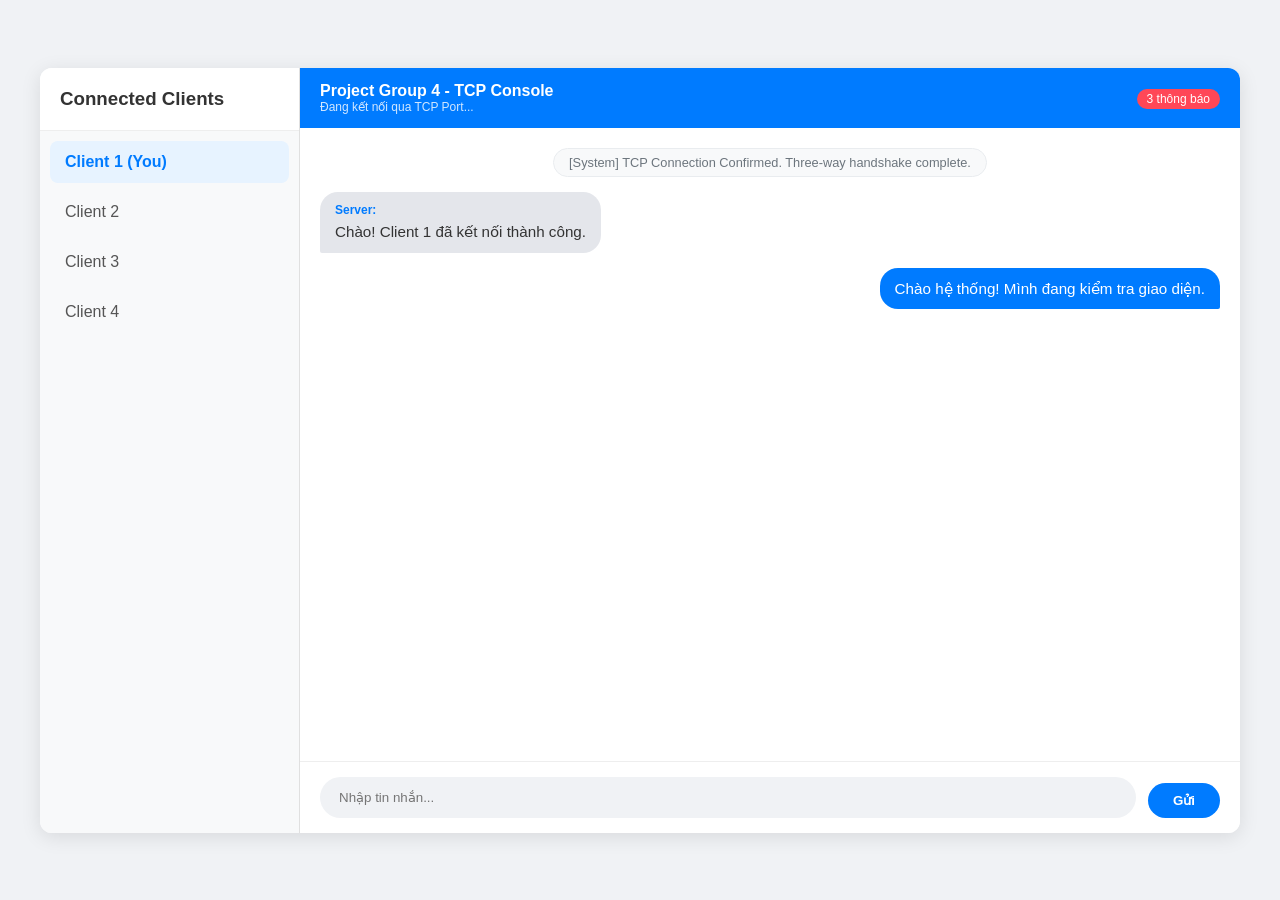
==== Code/E4_Uplevel/index.html @ ef36a3af "Add files via upload" ====
<!DOCTYPE html>
<html lang="vi">
<head>
    <meta charset="UTF-8">
    <meta name="viewport" content="width=device-width, initial-scale=1.0">
    <title>TCP Chat System - Group 4</title>
    <link rel="stylesheet" href="https://cdnjs.cloudflare.com/ajax/libs/font-awesome/6.0.0/css/all.min.css">
    <link rel="stylesheet" href="style.css">
</head>
<body>

<div class="app-wrapper">
    <div class="sidebar-overlay" id="sidebar-overlay"></div>

    <aside class="sidebar" id="sidebar-menu">
        <div class="sidebar-header">
            <h3>Connected Clients</h3>
            <button id="close-menu-btn"><i class="fas fa-times"></i></button>
        </div>
        <ul class="room-list">
            <li class="active">Client 1 (You)</li>
            <li>Client 2</li>
            <li>Client 3</li>
            <li>Client 4</li>
        </ul>
    </aside>

    <main class="chat-container">
        <div class="chat-header">
            <div class="header-left-content">
                <button id="mobile-menu-btn">
                    <i class="fas fa-bars"></i>
                </button>
                <div class="room-info">
                    <strong>Project Group 4 - TCP Console</strong>
                    <div id="status">Đang kết nối qua TCP Port...</div>
                </div>
            </div>
            <div class="notification-area">
                <span class="badge">3 thông báo</span>
            </div>
        </div>

        <div id="chat-box">
            <div class="system-notification">
                [System] TCP Connection Confirmed. Three-way handshake complete.
            </div>
            
            <div class="message received">
                <span class="sender">Server:</span> Chào! Client 1 đã kết nối thành công.
            </div>
            <div class="message sent">
                Chào hệ thống! Mình đang kiểm tra giao diện.
            </div>
        </div>

        <div class="input-area">
            <textarea id="message-input" placeholder="Nhập tin nhắn..." rows="1"></textarea>
            <button id="send-btn">Gửi</button>
        </div>
    </main>
</div>

<script>
    const sidebar = document.getElementById('sidebar-menu');
    const overlay = document.getElementById('sidebar-overlay');
    const openBtn = document.getElementById('mobile-menu-btn');
    const closeBtn = document.getElementById('close-menu-btn');

    // Hàm mở menu
    function openMenu() {
        sidebar.classList.add('open');
        overlay.classList.add('active');
    }

    // Hàm đóng menu
    function closeMenu() {
        sidebar.classList.remove('open');
        overlay.classList.remove('active');
    }

    // Sự kiện click
    openBtn.addEventListener('click', openMenu);
    closeBtn.addEventListener('click', closeMenu);
    overlay.addEventListener('click', closeMenu); // Ấn ra ngoài để đóng
</script>

</body>
</html>
---- Code/E4_Uplevel/style.css ----
/* Giao diện sáng theo yêu cầu của Nam */
* {
    box-sizing: border-box;
    margin: 0;
    padding: 0;
}

body {
    font-family: 'Segoe UI', Tahoma, Geneva, Verdana, sans-serif;
    background-color: #f0f2f5;
    display: flex;
    justify-content: center;
    align-items: center;
    height: 100vh;
}

.app-wrapper {
    display: flex;
    width: 95%;
    max-width: 1200px;
    height: 85vh;
    background: white;
    border-radius: 12px;
    overflow: hidden;
    box-shadow: 0 4px 20px rgba(0,0,0,0.1);
    position: relative;
}

/* Sidebar (Danh sách Client) */
.sidebar {
    width: 260px;
    background: #f8f9fa;
    border-right: 1px solid #e0e0e0;
    display: flex;
    flex-direction: column;
    transition: transform 0.3s ease-in-out;
    z-index: 10;
}

.sidebar-header {
    padding: 20px;
    background: #ffffff;
    font-weight: bold;
    color: #333;
    border-bottom: 1px solid #eee;
    display: flex;
    justify-content: space-between;
    align-items: center;
}

#close-menu-btn {
    display: none;
    background: none;
    border: none;
    font-size: 1.2rem;
    color: #555;
    cursor: pointer;
}

.room-list {
    list-style: none;
    padding: 10px;
}

.room-list li {
    padding: 12px 15px;
    margin-bottom: 8px;
    border-radius: 8px;
    cursor: pointer;
    color: #555;
    transition: 0.2s;
}

.room-list li.active {
    background: #e7f3ff;
    color: #007bff;
    font-weight: 600;
}

.room-list li:hover:not(.active) {
    background: #f1f1f1;
}

/* Lớp phủ khi mở menu mobile */
.sidebar-overlay {
    position: absolute;
    top: 0;
    left: 0;
    width: 100%;
    height: 100%;
    background: rgba(0,0,0,0.5);
    z-index: 5;
    display: none;
    opacity: 0;
    transition: opacity 0.3s;
}

.sidebar-overlay.active {
    display: block;
    opacity: 1;
}

/* Khung chat chính */
.chat-container {
    flex: 1;
    display: flex;
    flex-direction: column;
    overflow: hidden;
}

.chat-header {
    background: #007bff;
    color: white;
    padding: 10px 20px;
    display: flex;
    justify-content: space-between;
    align-items: center;
    height: 60px;
}

.header-left-content {
    display: flex;
    align-items: center;
    gap: 12px;
}

#mobile-menu-btn {
    display: none;
    background: none;
    border: none;
    color: white;
    font-size: 1.3rem;
    cursor: pointer;
    padding: 5px;
}

.room-info strong {
    font-size: 1rem;
}

#status {
    font-size: 0.75rem;
    color: #d1e7ff;
}

.badge {
    background: #ff4757;
    padding: 3px 10px;
    border-radius: 12px;
    font-size: 0.75rem;
}

/* Khu vực tin nhắn */
#chat-box {
    flex: 1;
    padding: 20px;
    overflow-y: auto;
    background: #ffffff;
    display: flex;
    flex-direction: column;
    gap: 15px;
}

.system-notification {
    align-self: center;
    font-size: 0.8rem;
    color: #6c757d;
    background: #f8f9fa;
    padding: 6px 15px;
    border-radius: 20px;
    border: 1px solid #e9ecef;
}

.message {
    padding: 10px 15px;
    border-radius: 18px;
    max-width: 70%;
    font-size: 0.95rem;
    line-height: 1.4;
    word-wrap: break-word;
}

.sender {
    display: block;
    font-size: 0.75rem;
    margin-bottom: 3px;
    color: #007bff;
    font-weight: bold;
}

.received {
    background: #e4e6eb;
    color: #333;
    align-self: flex-start;
    border-bottom-left-radius: 2px;
}

.sent {
    background: #007bff;
    color: white;
    align-self: flex-end;
    border-bottom-right-radius: 2px;
}

/* Khu vực nhập liệu */
.input-area {
    padding: 15px 20px;
    background: white;
    border-top: 1px solid #eee;
    display: flex;
    gap: 12px;
    align-items: flex-end;
}

#message-input {
    flex: 1;
    background: #f0f2f5;
    border: 1px solid transparent;
    padding: 12px 18px;
    border-radius: 25px;
    resize: none;
    font-family: inherit;
    outline: none;
    max-height: 120px;
}

#message-input:focus {
    background: #fff;
    border-color: #007bff;
}

button#send-btn {
    padding: 10px 25px;
    background: #007bff;
    color: white;
    border: none;
    border-radius: 25px;
    cursor: pointer;
    font-weight: 600;
    transition: background 0.3s;
}

button#send-btn:hover {
    background: #0056b3;
}

/* Xử lý Responsive */
@media (max-width: 768px) {
    #mobile-menu-btn {
        display: block;
    }

    .sidebar {
        position: absolute;
        top: 0;
        left: 0;
        height: 100%;
        width: 280px;
        transform: translateX(-100%);
    }

    .sidebar.open {
        transform: translateX(0);
    }

    #close-menu-btn {
        display: block;
    }

    .message {
        max-width: 85%;
    }

    .app-wrapper {
        width: 100%;
        height: 100vh;
        border-radius: 0;
    }
}
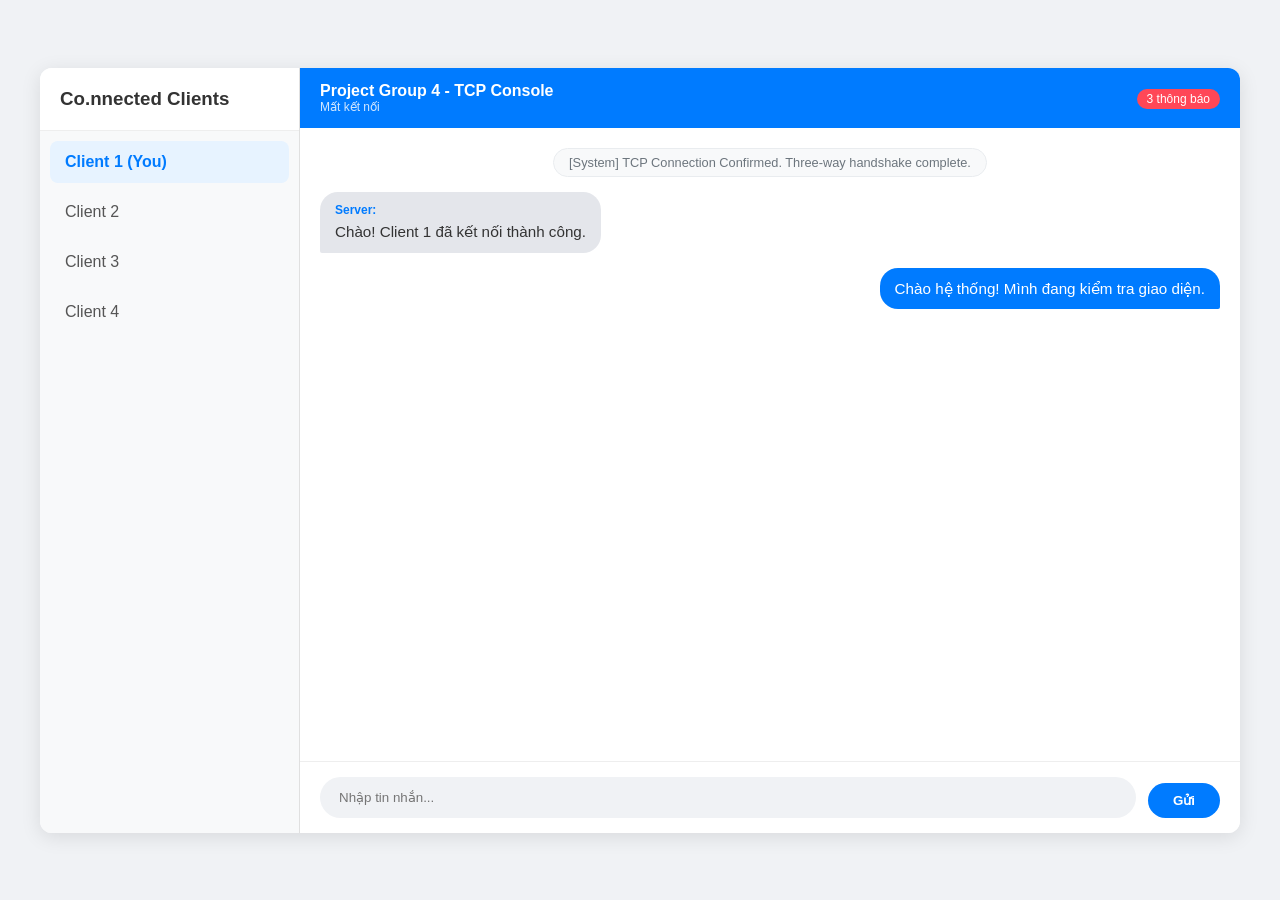
==== commit e2ed1ede: "lamlaigiaodien" ====
--- a/Code/E4_Uplevel/index.html
+++ b/Code/E4_Uplevel/index.html
@@ -14,7 +14,7 @@
 
     <aside class="sidebar" id="sidebar-menu">
         <div class="sidebar-header">
-            <h3>Connected Clients</h3>
+            <h3>Co.nnected Clients</h3>
             <button id="close-menu-btn"><i class="fas fa-times"></i></button>
         </div>
         <ul class="room-list">
@@ -67,23 +67,72 @@
     const openBtn = document.getElementById('mobile-menu-btn');
     const closeBtn = document.getElementById('close-menu-btn');
 
-    // Hàm mở menu
+
     function openMenu() {
         sidebar.classList.add('open');
         overlay.classList.add('active');
     }
 
-    // Hàm đóng menu
+
     function closeMenu() {
         sidebar.classList.remove('open');
         overlay.classList.remove('active');
     }
 
-    // Sự kiện click
     openBtn.addEventListener('click', openMenu);
     closeBtn.addEventListener('click', closeMenu);
     overlay.addEventListener('click', closeMenu); // Ấn ra ngoài để đóng
 </script>
+<script>
 
+    const ws = new WebSocket("ws://localhost:8765");
+
+    const chatBox = document.getElementById("chat-box");
+    const input = document.getElementById("message-input");
+    const sendBtn = document.getElementById("send-btn");
+
+    ws.onmessage = (event) => {
+        const msg = document.createElement("div");
+        msg.classList.add("message", "received");
+        msg.innerHTML = `<span class="sender">Server:</span> ${event.data}`;
+        chatBox.appendChild(msg);
+
+        chatBox.scrollTop = chatBox.scrollHeight;
+    };
+
+    function sendMessage() {
+        const text = input.value.trim();
+        if (text === "") return;
+
+        // Hiển thị bên mình
+        const msg = document.createElement("div");
+        msg.classList.add("message", "sent");
+        msg.textContent = text;
+        chatBox.appendChild(msg);
+
+        ws.send(text); 
+
+        input.value = "";
+        chatBox.scrollTop = chatBox.scrollHeight;
+    }
+
+    sendBtn.addEventListener("click", sendMessage);
+
+    input.addEventListener("keypress", function(e) {
+        if (e.key === "Enter" && !e.shiftKey) {
+            e.preventDefault();
+            sendMessage();
+        }
+    });
+
+    ws.onopen = () => {
+        document.getElementById("status").textContent = "Đã kết nối WebSocket";
+    };
+
+    ws.onclose = () => {
+
+        document.getElementById("status").textContent = "Mất kết nối";
+    };
+</script>
 </body>
-</html>+</html>
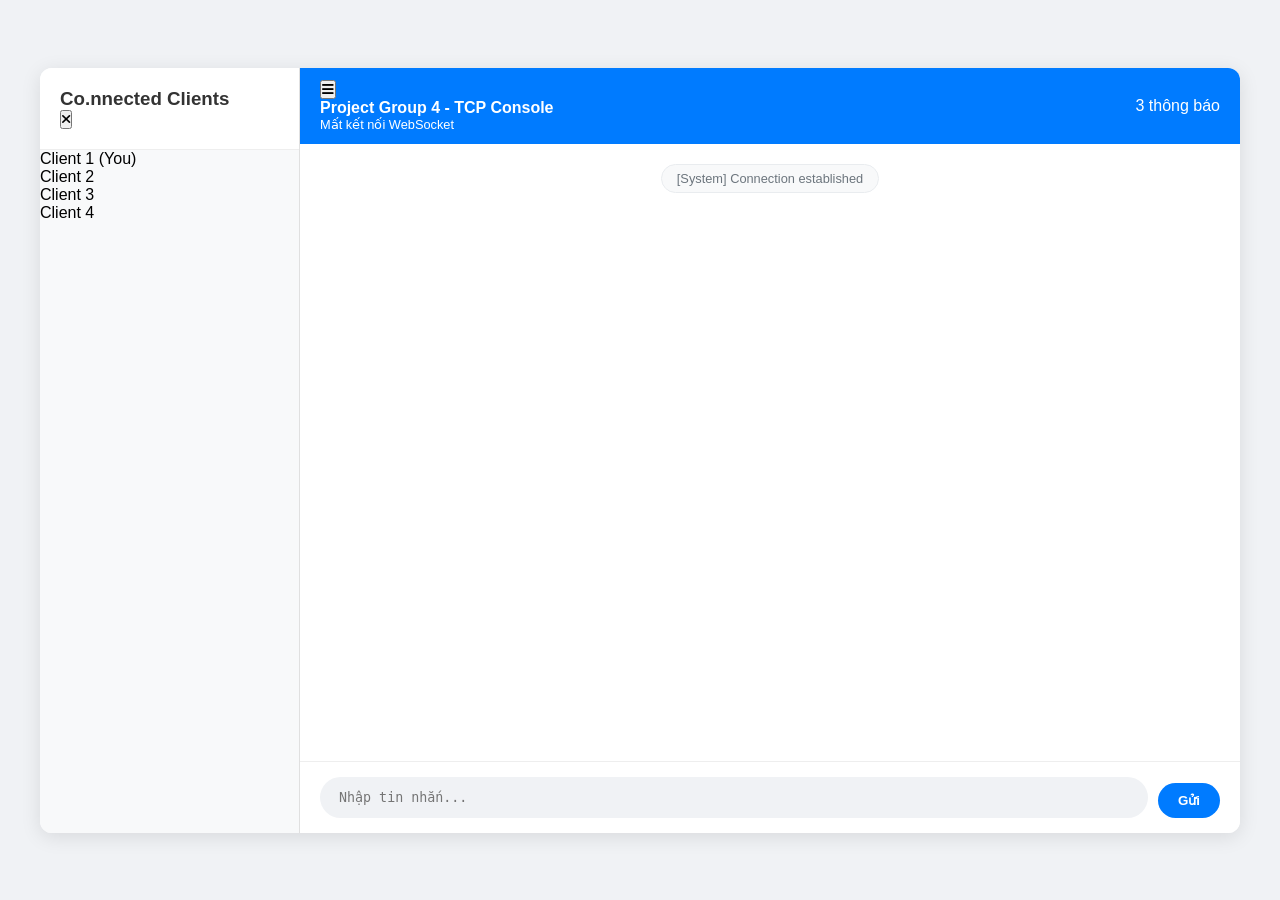
==== commit f0bd0e55: "Refactor WebSocket handling and UI elements" ====
--- a/Code/E4_Uplevel/index.html
+++ b/Code/E4_Uplevel/index.html
@@ -33,7 +33,7 @@
                 </button>
                 <div class="room-info">
                     <strong>Project Group 4 - TCP Console</strong>
-                    <div id="status">Đang kết nối qua TCP Port...</div>
+                    <div id="status">Đang kết nối...</div>
                 </div>
             </div>
             <div class="notification-area">
@@ -43,14 +43,7 @@
 
         <div id="chat-box">
             <div class="system-notification">
-                [System] TCP Connection Confirmed. Three-way handshake complete.
-            </div>
-            
-            <div class="message received">
-                <span class="sender">Server:</span> Chào! Client 1 đã kết nối thành công.
-            </div>
-            <div class="message sent">
-                Chào hệ thống! Mình đang kiểm tra giao diện.
+                [System] Connection established
             </div>
         </div>
 
@@ -67,12 +60,10 @@
     const openBtn = document.getElementById('mobile-menu-btn');
     const closeBtn = document.getElementById('close-menu-btn');
 
-
     function openMenu() {
         sidebar.classList.add('open');
         overlay.classList.add('active');
     }
-
 
     function closeMenu() {
         sidebar.classList.remove('open');
@@ -81,36 +72,69 @@
 
     openBtn.addEventListener('click', openMenu);
     closeBtn.addEventListener('click', closeMenu);
-    overlay.addEventListener('click', closeMenu); // Ấn ra ngoài để đóng
+    overlay.addEventListener('click', closeMenu);
 </script>
+
 <script>
-
     const ws = new WebSocket("ws://localhost:8765");
 
     const chatBox = document.getElementById("chat-box");
     const input = document.getElementById("message-input");
     const sendBtn = document.getElementById("send-btn");
+    const status = document.getElementById("status");
+
+    ws.onopen = () => {
+        status.textContent = "Đã kết nối WebSocket";
+
+        ws.send(JSON.stringify({
+            type: "login",
+            username: "Client1"
+        }));
+    };
 
     ws.onmessage = (event) => {
+        let data;
+
+        try {
+            data = JSON.parse(event.data);
+        } catch {
+            return;
+        }
+
         const msg = document.createElement("div");
         msg.classList.add("message", "received");
-        msg.innerHTML = `<span class="sender">Server:</span> ${event.data}`;
+
+        if (data.type === "message" || data.type === "broadcast") {
+            msg.innerHTML = `<span class="sender">${data.from || "Server"}:</span> ${data.content}`;
+        }
+        else if (data.type === "private") {
+            msg.innerHTML = `<span class="sender">🔒 ${data.from}:</span> ${data.content}`;
+        }
+        else if (data.type === "status") {
+            msg.innerHTML = `<i>${data.message}</i>`;
+        }
+        else {
+            msg.innerHTML = event.data;
+        }
+
         chatBox.appendChild(msg);
-
         chatBox.scrollTop = chatBox.scrollHeight;
     };
 
     function sendMessage() {
         const text = input.value.trim();
-        if (text === "") return;
+        if (!text) return;
 
-        // Hiển thị bên mình
         const msg = document.createElement("div");
         msg.classList.add("message", "sent");
         msg.textContent = text;
+
         chatBox.appendChild(msg);
 
-        ws.send(text); 
+        ws.send(JSON.stringify({
+            type: "message",
+            content: text
+        }));
 
         input.value = "";
         chatBox.scrollTop = chatBox.scrollHeight;
@@ -118,21 +142,17 @@
 
     sendBtn.addEventListener("click", sendMessage);
 
-    input.addEventListener("keypress", function(e) {
+    input.addEventListener("keypress", (e) => {
         if (e.key === "Enter" && !e.shiftKey) {
             e.preventDefault();
             sendMessage();
         }
     });
 
-    ws.onopen = () => {
-        document.getElementById("status").textContent = "Đã kết nối WebSocket";
-    };
-
     ws.onclose = () => {
-
-        document.getElementById("status").textContent = "Mất kết nối";
+        status.textContent = "Mất kết nối WebSocket";
     };
 </script>
+
 </body>
 </html>
--- a/Code/E4_Uplevel/style.css
+++ b/Code/E4_Uplevel/style.css
@@ -1,4 +1,4 @@
-/* Giao diện sáng theo yêu cầu của Nam */
+/* RESET */
 * {
     box-sizing: border-box;
     margin: 0;
@@ -14,6 +14,7 @@
     height: 100vh;
 }
 
+/* WRAPPER */
 .app-wrapper {
     display: flex;
     width: 95%;
@@ -23,46 +24,33 @@
     border-radius: 12px;
     overflow: hidden;
     box-shadow: 0 4px 20px rgba(0,0,0,0.1);
-    position: relative;
-}
-
-/* Sidebar (Danh sách Client) */
+}
+
+/* SIDEBAR */
 .sidebar {
     width: 260px;
     background: #f8f9fa;
     border-right: 1px solid #e0e0e0;
     display: flex;
     flex-direction: column;
-    transition: transform 0.3s ease-in-out;
-    z-index: 10;
-}
-
+}
+
+/* HEADER SIDEBAR */
 .sidebar-header {
     padding: 20px;
     background: #ffffff;
     font-weight: bold;
     color: #333;
     border-bottom: 1px solid #eee;
-    display: flex;
-    justify-content: space-between;
-    align-items: center;
-}
-
-#close-menu-btn {
-    display: none;
-    background: none;
-    border: none;
-    font-size: 1.2rem;
-    color: #555;
-    cursor: pointer;
-}
-
-.room-list {
-    list-style: none;
+}
+
+/* USER LIST */
+#user-list {
     padding: 10px;
-}
-
-.room-list li {
+    overflow-y: auto;
+}
+
+#user-list div {
     padding: 12px 15px;
     margin-bottom: 8px;
     border-radius: 8px;
@@ -71,96 +59,51 @@
     transition: 0.2s;
 }
 
-.room-list li.active {
+#user-list div:hover {
+    background: #f1f1f1;
+}
+
+#user-list div.active {
     background: #e7f3ff;
     color: #007bff;
     font-weight: 600;
 }
 
-.room-list li:hover:not(.active) {
-    background: #f1f1f1;
-}
-
-/* Lớp phủ khi mở menu mobile */
-.sidebar-overlay {
-    position: absolute;
-    top: 0;
-    left: 0;
-    width: 100%;
-    height: 100%;
-    background: rgba(0,0,0,0.5);
-    z-index: 5;
-    display: none;
-    opacity: 0;
-    transition: opacity 0.3s;
-}
-
-.sidebar-overlay.active {
-    display: block;
-    opacity: 1;
-}
-
-/* Khung chat chính */
+/* CHAT CONTAINER */
 .chat-container {
     flex: 1;
     display: flex;
     flex-direction: column;
-    overflow: hidden;
-}
-
+}
+
+/* HEADER */
 .chat-header {
     background: #007bff;
     color: white;
-    padding: 10px 20px;
+    padding: 12px 20px;
     display: flex;
     justify-content: space-between;
     align-items: center;
-    height: 60px;
-}
-
-.header-left-content {
-    display: flex;
-    align-items: center;
-    gap: 12px;
-}
-
-#mobile-menu-btn {
-    display: none;
-    background: none;
-    border: none;
-    color: white;
-    font-size: 1.3rem;
-    cursor: pointer;
-    padding: 5px;
-}
-
-.room-info strong {
-    font-size: 1rem;
-}
-
+}
+
+/* STATUS */
 #status {
-    font-size: 0.75rem;
-    color: #d1e7ff;
-}
-
-.badge {
-    background: #ff4757;
-    padding: 3px 10px;
-    border-radius: 12px;
-    font-size: 0.75rem;
-}
-
-/* Khu vực tin nhắn */
+    font-size: 0.8rem;
+    color: #ffffff;
+}
+
+/* CHAT BOX */
 #chat-box {
     flex: 1;
     padding: 20px;
     overflow-y: auto;
+    display: flex;
+    flex-direction: column;
+    gap: 12px;
     background: #ffffff;
-    display: flex;
-    flex-direction: column;
-    gap: 15px;
-}
-
+}
+
+/* SYSTEM MESSAGE */
 .system-notification {
     align-self: center;
     font-size: 0.8rem;
@@ -171,6 +114,7 @@
     border: 1px solid #e9ecef;
 }
 
+/* MESSAGE */
 .message {
     padding: 10px 15px;
     border-radius: 18px;
@@ -178,40 +122,38 @@
     font-size: 0.95rem;
     line-height: 1.4;
     word-wrap: break-word;
-}
-
-.sender {
-    display: block;
-    font-size: 0.75rem;
-    margin-bottom: 3px;
-    color: #007bff;
-    font-weight: bold;
-}
-
+
+    /* animation */
+    animation: fadeIn 0.2s ease-in;
+}
+
+/* SENT */
+.sent {
+    background: #007bff;
+    color: white;
+    align-self: flex-end;
+    border-bottom-right-radius: 4px;
+}
+
+/* RECEIVED */
 .received {
     background: #e4e6eb;
     color: #333;
     align-self: flex-start;
-    border-bottom-left-radius: 2px;
-}
-
-.sent {
-    background: #007bff;
-    color: white;
-    align-self: flex-end;
-    border-bottom-right-radius: 2px;
-}
-
-/* Khu vực nhập liệu */
+    border-bottom-left-radius: 4px;
+}
+
+/* INPUT AREA */
 .input-area {
     padding: 15px 20px;
     background: white;
     border-top: 1px solid #eee;
     display: flex;
-    gap: 12px;
+    gap: 10px;
     align-items: flex-end;
 }
 
+/* INPUT */
 #message-input {
     flex: 1;
     background: #f0f2f5;
@@ -219,7 +161,6 @@
     padding: 12px 18px;
     border-radius: 25px;
     resize: none;
-    font-family: inherit;
     outline: none;
     max-height: 120px;
 }
@@ -229,51 +170,47 @@
     border-color: #007bff;
 }
 
-button#send-btn {
-    padding: 10px 25px;
+/* BUTTON */
+#send-btn {
+    padding: 10px 20px;
     background: #007bff;
     color: white;
     border: none;
     border-radius: 25px;
     cursor: pointer;
     font-weight: 600;
-    transition: background 0.3s;
-}
-
-button#send-btn:hover {
+    transition: 0.3s;
+}
+
+#send-btn:hover {
     background: #0056b3;
 }
 
-/* Xử lý Responsive */
+/* ANIMATION */
+@keyframes fadeIn {
+    from {
+        opacity: 0;
+        transform: translateY(5px);
+    }
+    to {
+        opacity: 1;
+        transform: translateY(0);
+    }
+}
+
+/* RESPONSIVE */
 @media (max-width: 768px) {
-    #mobile-menu-btn {
-        display: block;
-    }
-
-    .sidebar {
-        position: absolute;
-        top: 0;
-        left: 0;
-        height: 100%;
-        width: 280px;
-        transform: translateX(-100%);
-    }
-
-    .sidebar.open {
-        transform: translateX(0);
-    }
-
-    #close-menu-btn {
-        display: block;
-    }
-
-    .message {
-        max-width: 85%;
-    }
-
     .app-wrapper {
         width: 100%;
         height: 100vh;
         border-radius: 0;
     }
-}+
+    .sidebar {
+        width: 200px;
+    }
+
+    .message {
+        max-width: 85%;
+    }
+}
